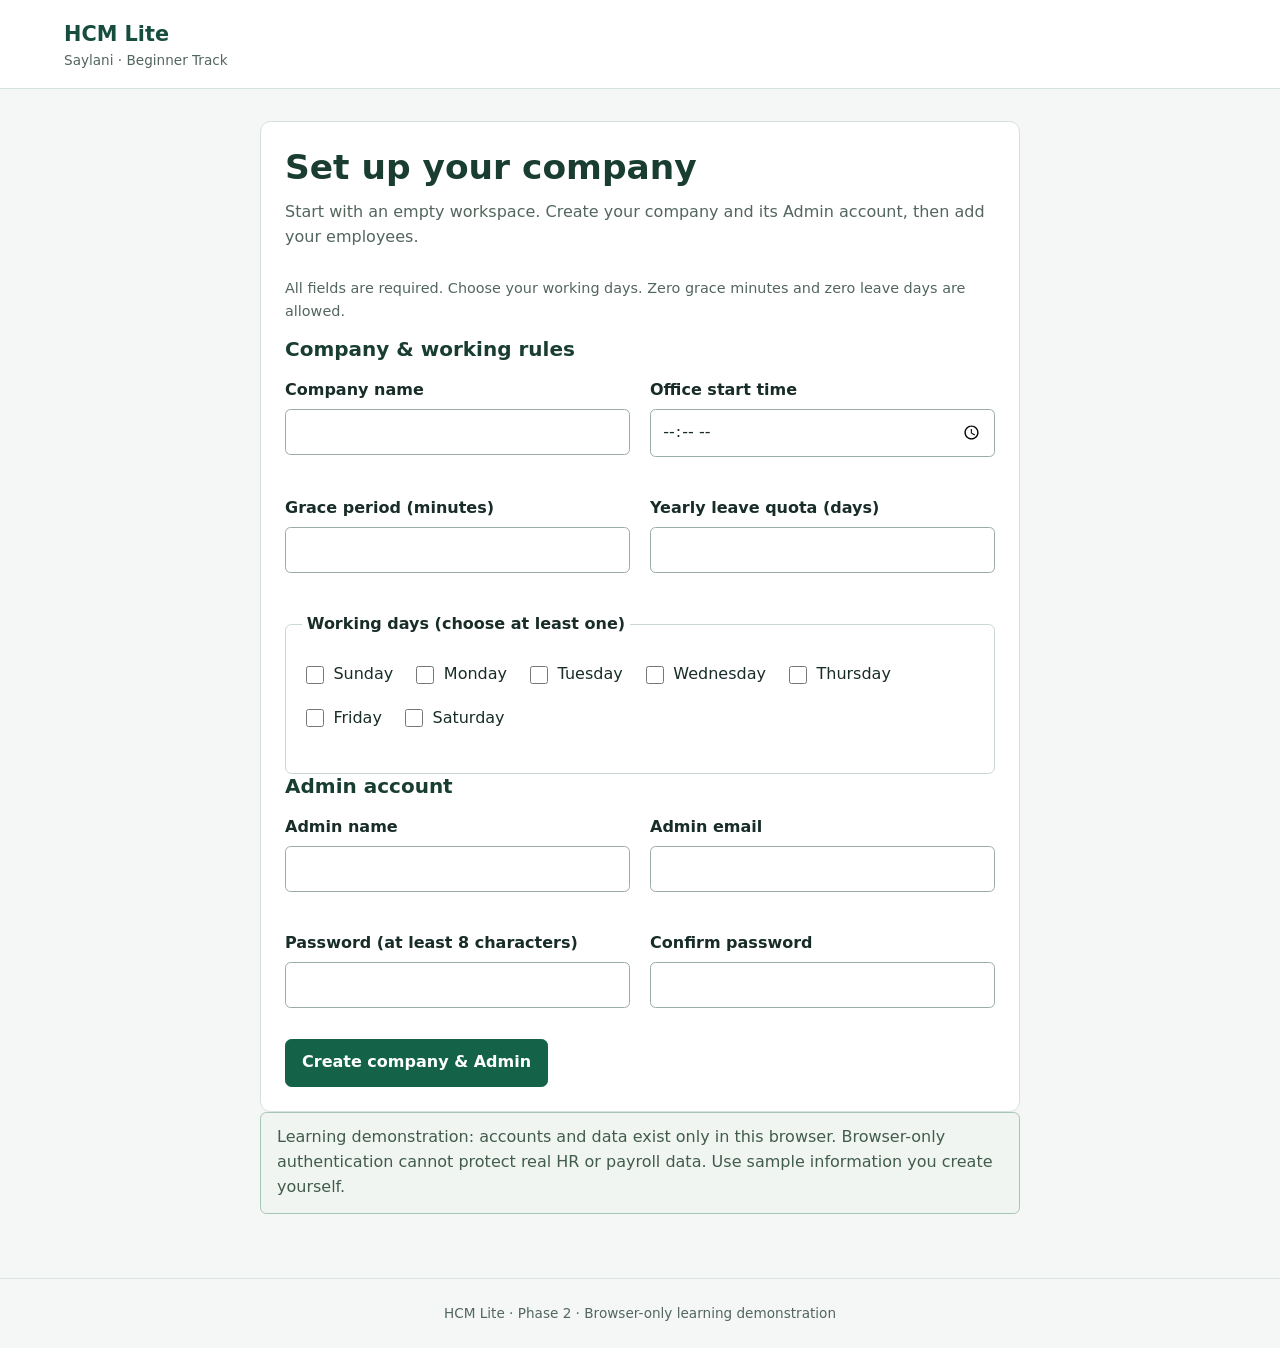
==== index.html @ f8ab4b2b "Phase 1-2 completed" ====
<!doctype html>
<html lang="en">
<head>
  <meta charset="utf-8"><meta name="viewport" content="width=device-width, initial-scale=1">
  <title>Welcome · HCM Lite</title><link rel="stylesheet" href="css/style.css">
  <script defer src="js/storage.js"></script><script defer src="js/attendance.js"></script><script defer src="js/hcm.js"></script><script defer src="js/ui.js"></script><script defer src="js/pages.js"></script>
</head>
<body data-page="index">
  <a class="skip" href="#main">Skip to content</a><header id="header"></header>
  <main id="main"><div id="fatal" class="notice error" role="alert" hidden></div><div id="content"></div></main>
  <noscript><p class="notice error">JavaScript is required for this browser-only learning app.</p></noscript>
  <footer>HCM Lite · Phase 2 · Browser-only learning demonstration</footer>
</body>
</html>
---- css/style.css ----
:root { color-scheme: light; font-family: system-ui, -apple-system, "Segoe UI", sans-serif; color: #182c28; background: #f4f7f5; line-height: 1.55; }
* { box-sizing: border-box; }
body { margin: 0; }
a { color: #125e48; text-underline-offset: .2em; }
a:hover { color: #0a4232; }
button, input, select { font: inherit; }
button, .button { display: inline-block; border: 1px solid #146349; border-radius: .4rem; background: #146349; color: white; padding: .65rem 1rem; cursor: pointer; text-align: center; text-decoration: none; font-weight: 600; }
button:hover, .button:hover { background: #0b4834; color: white; }
button.secondary, .button.secondary { background: white; color: #174d3e; border-color: #a1b6ae; }
button.danger { color: #962b28; background: #fff; border-color: #bf7671; }
button:disabled { opacity: .65; cursor: wait; }
:focus-visible { outline: 3px solid #c57615; outline-offset: 3px; }
[hidden] { display: none !important; }
header { background: #fff; border-bottom: 1px solid #d5e1db; }
.header-inner { max-width: 1200px; margin: auto; padding: 1.1rem 1.5rem; display: flex; align-items: center; justify-content: space-between; gap: 1.2rem; flex-wrap: wrap; }
.brand { font-size: 1.3rem; font-weight: 750; text-decoration: none; color: #174d3e; }
.company-label { font-size: .85rem; color: #52665d; overflow-wrap: anywhere; }
nav { display: flex; align-items: center; flex-wrap: wrap; gap: .35rem; }
nav a { padding: .5rem .7rem; border-radius: .35rem; text-decoration: none; }
nav a[aria-current="page"] { background: #e9f2ec; color: #104e3a; font-weight: 700; }
.account-bar { max-width: 1200px; margin: auto; padding: .6rem 1.5rem; display: flex; gap: .8rem; align-items: center; justify-content: flex-end; flex-wrap: wrap; border-top: 1px solid #edf1ee; font-size: .9rem; }
.account-bar button { padding: .35rem .7rem; font-size: .85rem; }
.account-name { overflow-wrap: anywhere; margin-right: auto; }
main { max-width: 1200px; margin: 0 auto; padding: 2rem 1.5rem 3rem; min-height: 70vh; }
h1, h2, h3 { line-height: 1.25; color: #193e31; }
h1 { font-size: clamp(1.6rem, 4vw, 2.15rem); margin: 0 0 .65rem; }
h2 { font-size: 1.25rem; margin: 0 0 1rem; }
h3 { font-size: 1.1rem; }
p { margin-top: 0; }
.intro { color: #52665d; max-width: 75ch; margin-bottom: 1.75rem; }
.card { background: #fff; border: 1px solid #d5e1db; border-radius: .65rem; padding: 1.5rem; margin-bottom: 1.5rem; min-width: 0; }
.auth-card { max-width: 760px; margin: 0 auto; }
.login-card { max-width: 500px; }
.grid { display: grid; grid-template-columns: repeat(2, minmax(0, 1fr)); gap: 1rem 1.25rem; }
.full { grid-column: 1 / -1; }
.field { min-width: 0; }
label, legend { display: block; font-weight: 600; margin-bottom: .4rem; }
input:not([type="checkbox"]), select { width: 100%; padding: .6rem .7rem; min-height: 44px; border: 1px solid #9aada3; border-radius: .35rem; color: #182c28; background: white; }
input[aria-invalid="true"], select[aria-invalid="true"] { border-color: #a12525; }
fieldset { border: 1px solid #cbd8d0; border-radius: .4rem; margin: 0; padding: 1rem; }
legend { padding: 0 .3rem; }
.days { display: flex; flex-wrap: wrap; gap: .7rem 1.2rem; }
.days label { display: flex; align-items: center; gap: .4rem; font-weight: 400; margin: 0; min-height: 32px; }
input[type="checkbox"] { width: 18px; height: 18px; accent-color: #146349; }
.field-error { display: block; color: #9a2825; font-size: .88rem; min-height: 1.4em; margin-top: .2rem; }
.help, .muted { color: #52665d; font-size: .9rem; }
.actions { display: flex; align-items: center; flex-wrap: wrap; gap: .75rem; margin-top: .5rem; }
.notice { padding: .8rem 1rem; border: 1px solid #a7c5b5; border-radius: .4rem; margin-bottom: 1rem; overflow-wrap: anywhere; }
.notice.error { background: #fff2f0; color: #852722; border-color: #dca59b; }
.notice.success { background: #edf7ef; color: #205a36; }
.notice.info { background: #f1f5f2; color: #415c4c; }
.empty { padding: 1.5rem; border: 1px dashed #b3c6ba; border-radius: .5rem; background: #fafcfb; }
.empty p:last-child { margin-bottom: 0; }
.toolbar { display: grid; grid-template-columns: 2fr 1fr; gap: 1rem; align-items: end; margin-bottom: 1rem; }
.table-wrap { overflow-x: auto; }
.table-wrap table { min-width: 740px; }
table { width: 100%; border-collapse: collapse; font-size: .95rem; }
th, td { text-align: left; padding: .85rem .7rem; border-bottom: 1px solid #e0e7e2; vertical-align: top; }
th { background: #f4f7f5; color: #425b4c; }
td { overflow-wrap: anywhere; max-width: 240px; }
td .actions { margin: 0; flex-wrap: nowrap; }
td button { padding: .35rem .65rem; font-size: .88rem; }
.section-head { display: flex; align-items: baseline; justify-content: space-between; gap: 1rem; flex-wrap: wrap; }
.tag { padding: .2rem .55rem; background: #edf2ee; border-radius: .3rem; color: #52665d; font-size: .8rem; white-space: nowrap; }
dl { display: grid; grid-template-columns: minmax(100px, 1fr) 2fr; gap: .5rem 1rem; }
dt { font-weight: 600; }
dd { margin: 0; overflow-wrap: anywhere; }
details > summary { cursor: pointer; font-weight: 650; color: #174d3e; padding: .2rem 0; }
details[open] > summary { margin-bottom: 1rem; }
footer { text-align: center; padding: 1.5rem; color: #52665d; font-size: .85rem; border-top: 1px solid #dce5de; }
.skip { position: absolute; top: -80px; left: 1rem; background: white; padding: .5rem; z-index: 10; }
.skip:focus { top: .5rem; }
@media (max-width: 680px) {
  .header-inner, .account-bar { padding: .8rem 1rem; }
  .header-inner { align-items: flex-start; flex-direction: column; gap: .65rem; }
  nav { gap: .2rem; }
  nav a { padding: .4rem .5rem; font-size: .9rem; }
  main { padding: 1.5rem 1rem 2rem; }
  .card { padding: 1rem; }
  .grid, .toolbar { grid-template-columns: 1fr; }
  h1 { font-size: 1.65rem; }
  td .actions { flex-wrap: wrap; }
  dl { grid-template-columns: 1fr; gap: .2rem; }
  dd { margin-bottom: .65rem; }
}
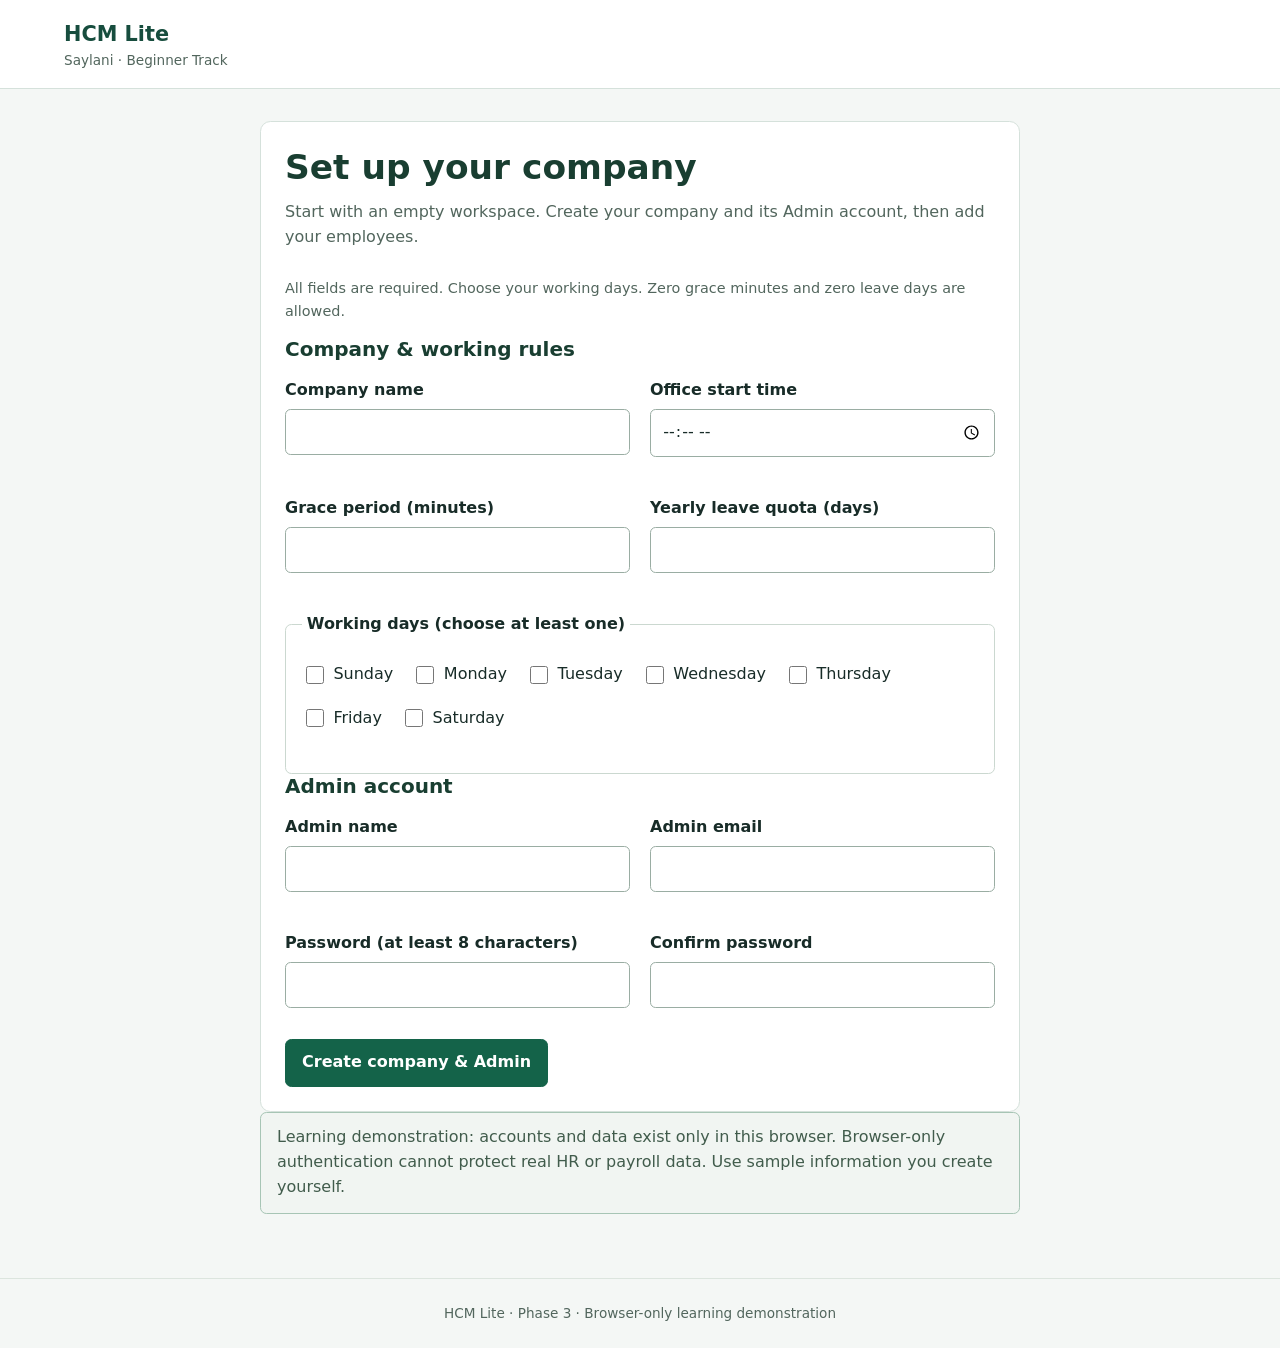
==== commit 701dca33: "Phase 3 completed" ====
--- a/index.html
+++ b/index.html
@@ -3,12 +3,12 @@
 <head>
   <meta charset="utf-8"><meta name="viewport" content="width=device-width, initial-scale=1">
   <title>Welcome · HCM Lite</title><link rel="stylesheet" href="css/style.css">
-  <script defer src="js/storage.js"></script><script defer src="js/attendance.js"></script><script defer src="js/hcm.js"></script><script defer src="js/ui.js"></script><script defer src="js/pages.js"></script>
+  <script defer src="js/storage.js"></script><script defer src="js/attendance.js"></script><script defer src="js/leaves.js"></script><script defer src="js/hcm.js"></script><script defer src="js/ui.js"></script><script defer src="js/pages.js"></script>
 </head>
 <body data-page="index">
   <a class="skip" href="#main">Skip to content</a><header id="header"></header>
   <main id="main"><div id="fatal" class="notice error" role="alert" hidden></div><div id="content"></div></main>
   <noscript><p class="notice error">JavaScript is required for this browser-only learning app.</p></noscript>
-  <footer>HCM Lite · Phase 2 · Browser-only learning demonstration</footer>
+  <footer>HCM Lite · Phase 3 · Browser-only learning demonstration</footer>
 </body>
 </html>
--- a/css/style.css
+++ b/css/style.css
@@ -60,6 +60,8 @@
 td { overflow-wrap: anywhere; max-width: 240px; }
 td .actions { margin: 0; flex-wrap: nowrap; }
 td button { padding: .35rem .65rem; font-size: .88rem; }
+#leave-history table { min-width: 1000px; }
+.leave-actions { min-width: 100px; white-space: nowrap; }
 .section-head { display: flex; align-items: baseline; justify-content: space-between; gap: 1rem; flex-wrap: wrap; }
 .tag { padding: .2rem .55rem; background: #edf2ee; border-radius: .3rem; color: #52665d; font-size: .8rem; white-space: nowrap; }
 dl { display: grid; grid-template-columns: minmax(100px, 1fr) 2fr; gap: .5rem 1rem; }
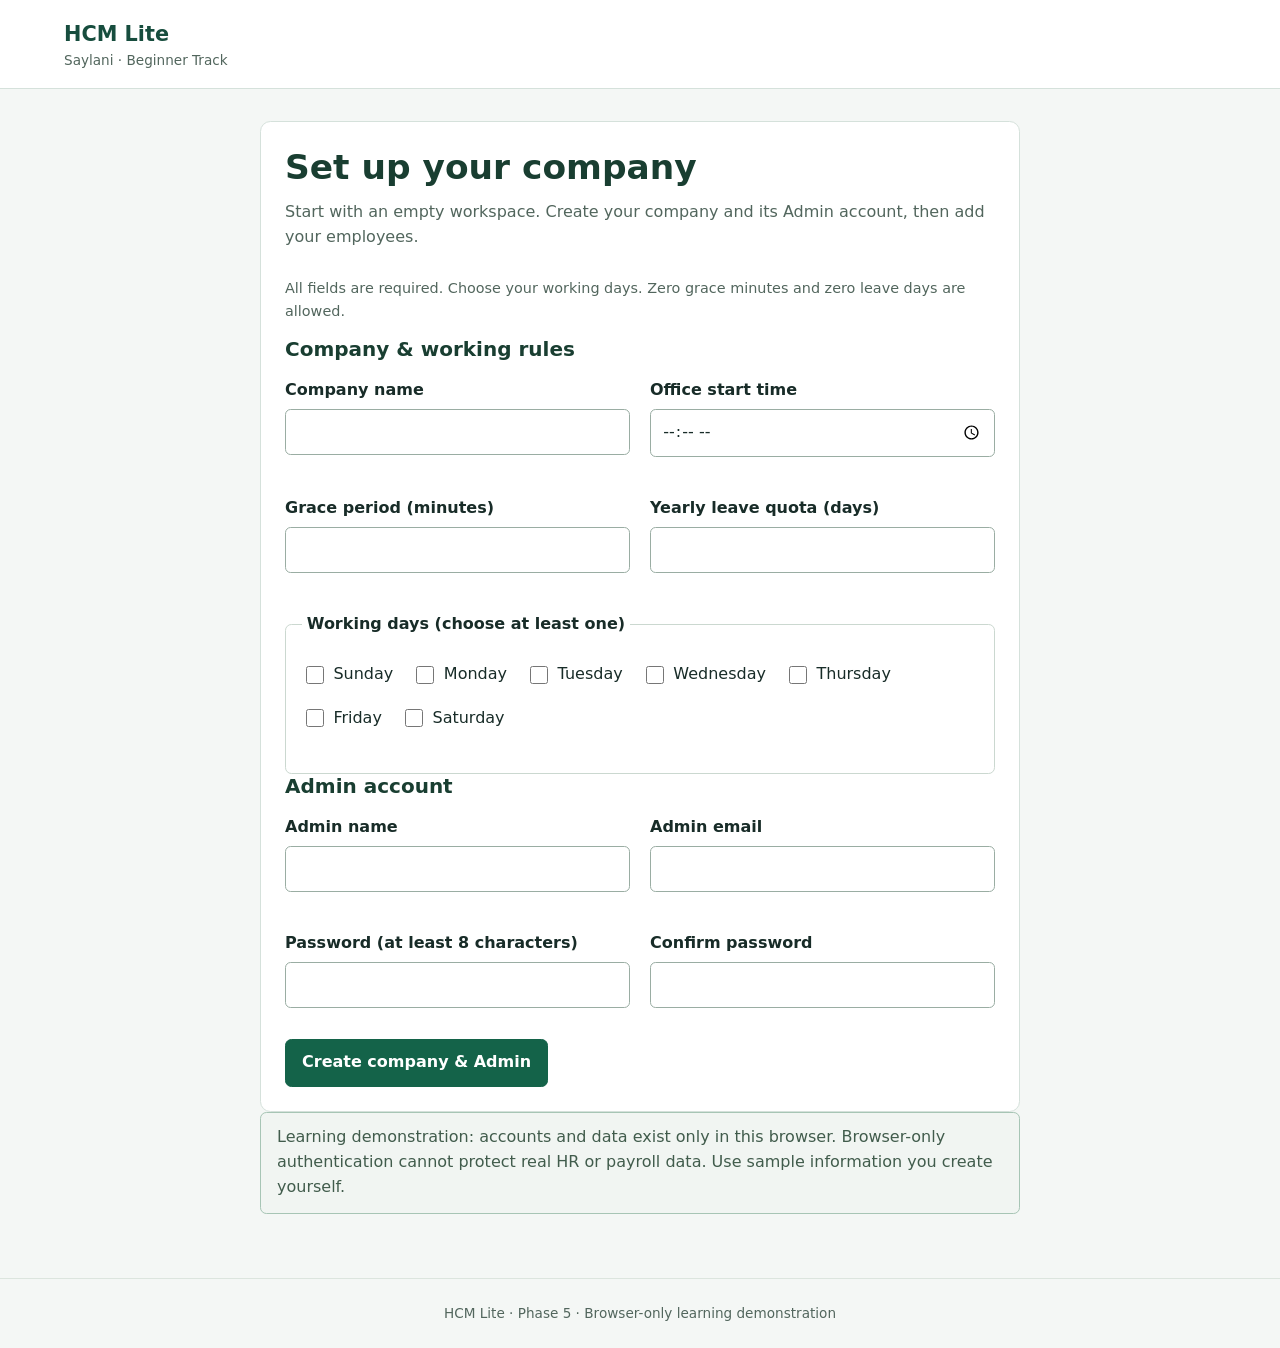
==== commit e56834ed: "Phase 4-5 completed" ====
--- a/index.html
+++ b/index.html
@@ -3,12 +3,12 @@
 <head>
   <meta charset="utf-8"><meta name="viewport" content="width=device-width, initial-scale=1">
   <title>Welcome · HCM Lite</title><link rel="stylesheet" href="css/style.css">
-  <script defer src="js/storage.js"></script><script defer src="js/attendance.js"></script><script defer src="js/leaves.js"></script><script defer src="js/hcm.js"></script><script defer src="js/ui.js"></script><script defer src="js/pages.js"></script>
+  <script defer src="js/storage.js"></script><script defer src="js/attendance.js"></script><script defer src="js/leaves.js"></script><script defer src="js/payroll.js"></script><script defer src="js/announcements.js"></script><script defer src="js/helper.js"></script><script defer src="js/hcm.js"></script><script defer src="js/ui.js"></script><script defer src="js/pages.js"></script>
 </head>
 <body data-page="index">
   <a class="skip" href="#main">Skip to content</a><header id="header"></header>
   <main id="main"><div id="fatal" class="notice error" role="alert" hidden></div><div id="content"></div></main>
   <noscript><p class="notice error">JavaScript is required for this browser-only learning app.</p></noscript>
-  <footer>HCM Lite · Phase 3 · Browser-only learning demonstration</footer>
+  <footer>HCM Lite · Phase 5 · Browser-only learning demonstration</footer>
 </body>
 </html>
--- a/css/style.css
+++ b/css/style.css
@@ -3,7 +3,7 @@
 body { margin: 0; }
 a { color: #125e48; text-underline-offset: .2em; }
 a:hover { color: #0a4232; }
-button, input, select { font: inherit; }
+button, input, select, textarea { font: inherit; }
 button, .button { display: inline-block; border: 1px solid #146349; border-radius: .4rem; background: #146349; color: white; padding: .65rem 1rem; cursor: pointer; text-align: center; text-decoration: none; font-weight: 600; }
 button:hover, .button:hover { background: #0b4834; color: white; }
 button.secondary, .button.secondary { background: white; color: #174d3e; border-color: #a1b6ae; }
@@ -35,8 +35,14 @@
 .full { grid-column: 1 / -1; }
 .field { min-width: 0; }
 label, legend { display: block; font-weight: 600; margin-bottom: .4rem; }
-input:not([type="checkbox"]), select { width: 100%; padding: .6rem .7rem; min-height: 44px; border: 1px solid #9aada3; border-radius: .35rem; color: #182c28; background: white; }
-input[aria-invalid="true"], select[aria-invalid="true"] { border-color: #a12525; }
+input:not([type="checkbox"]), select, textarea { width: 100%; padding: .6rem .7rem; min-height: 44px; border: 1px solid #9aada3; border-radius: .35rem; color: #182c28; background: white; }
+input[aria-invalid="true"], select[aria-invalid="true"], textarea[aria-invalid="true"] { border-color: #a12525; }
+textarea { resize: vertical; }
+.announcement, .helper-entry { border-top: 1px solid #d5e1db; margin-top: 1rem; padding-top: 1rem; overflow-wrap: anywhere; }
+.announcement-body, .helper-entry p { white-space: pre-wrap; }
+#helper-history { max-height: 26rem; overflow-y: auto; margin-top: 1rem; }
+#helper-suggestions { margin-bottom: 1rem; }
+#helper-suggestions button { white-space: normal; overflow-wrap: anywhere; max-width: 100%; }
 fieldset { border: 1px solid #cbd8d0; border-radius: .4rem; margin: 0; padding: 1rem; }
 legend { padding: 0 .3rem; }
 .days { display: flex; flex-wrap: wrap; gap: .7rem 1.2rem; }
@@ -72,6 +78,30 @@
 footer { text-align: center; padding: 1.5rem; color: #52665d; font-size: .85rem; border-top: 1px solid #dce5de; }
 .skip { position: absolute; top: -80px; left: 1rem; background: white; padding: .5rem; z-index: 10; }
 .skip:focus { top: .5rem; }
+.payslip { max-width: 850px; overflow-wrap: anywhere; }
+.payroll-breakdown { table-layout: fixed; margin: 1rem 0; }
+.payroll-breakdown th { font-weight: 500; }
+.payroll-breakdown thead th:first-child { width: 64%; }
+.payroll-breakdown td { text-align: right; font-variant-numeric: tabular-nums; max-width: none; }
+.payroll-breakdown tr:last-child { font-weight: 750; }
+@page { size: A4 portrait; margin: 14mm; }
+@media print {
+  :root { background: white; }
+  body[data-page="payslip"] { background: white; color: black; font-size: 10pt; line-height: 1.35; }
+  body[data-page="payslip"] > :not(main), body[data-page="payslip"] #content > :not(.payslip), body[data-page="payslip"] #fatal { display: none !important; }
+  body[data-page="payslip"] main { padding: 0; margin: 0; max-width: none; min-height: 0; }
+  .payslip { max-width: none; padding: 0; border: 0; margin: 0; box-shadow: none; }
+  .payslip h2, .payslip h3 { color: black; margin-bottom: 8pt; break-after: avoid; }
+  .payslip dl { display: grid; grid-template-columns: 110pt minmax(0, 1fr); gap: 3pt 10pt; }
+  .payslip dd { margin: 0; }
+  .payslip .notice { background: white; color: black; padding: 6pt; margin-bottom: 7pt; }
+  .payslip .help { color: black; font-size: 8.5pt; }
+  .payroll-breakdown { font-size: 10pt; }
+  .payroll-breakdown th, .payroll-breakdown td { padding: 5pt; color: black; }
+  .payroll-breakdown thead { display: table-header-group; }
+  .payroll-breakdown tr, .payslip .notice, .payslip dl { break-inside: avoid; }
+  .payroll-breakdown caption { break-after: avoid; }
+}
 @media (max-width: 680px) {
   .header-inner, .account-bar { padding: .8rem 1rem; }
   .header-inner { align-items: flex-start; flex-direction: column; gap: .65rem; }
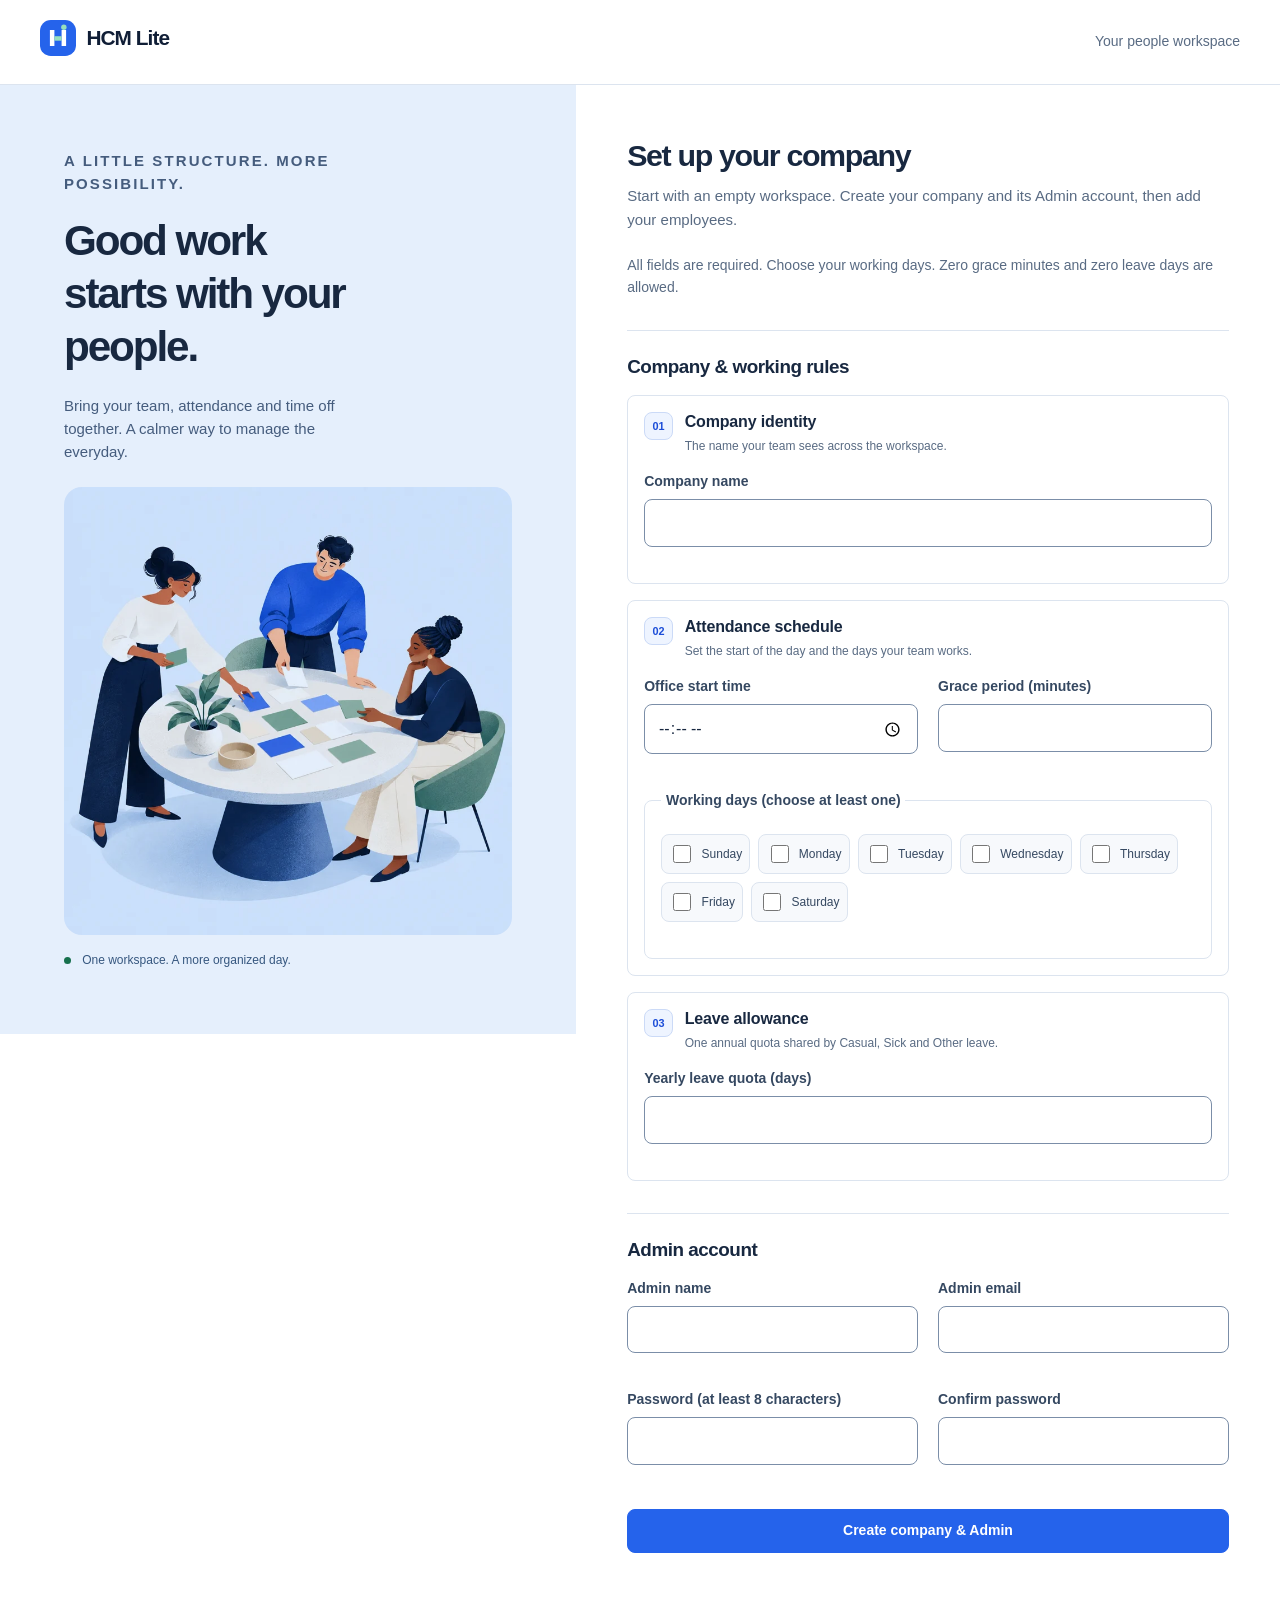
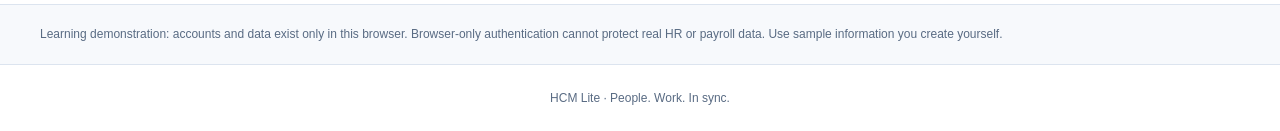
==== commit 6924739f: "Phase 6 completed" ====
--- a/index.html
+++ b/index.html
@@ -2,13 +2,13 @@
 <html lang="en">
 <head>
   <meta charset="utf-8"><meta name="viewport" content="width=device-width, initial-scale=1">
-  <title>Welcome · HCM Lite</title><link rel="stylesheet" href="css/style.css">
+  <link rel="icon" type="image/svg+xml" href="assets/favicon.svg"><meta name="theme-color" content="#101e36"><title>Welcome · HCM Lite</title><link rel="stylesheet" href="css/style.css">
   <script defer src="js/storage.js"></script><script defer src="js/attendance.js"></script><script defer src="js/leaves.js"></script><script defer src="js/payroll.js"></script><script defer src="js/announcements.js"></script><script defer src="js/helper.js"></script><script defer src="js/hcm.js"></script><script defer src="js/ui.js"></script><script defer src="js/pages.js"></script>
 </head>
 <body data-page="index">
   <a class="skip" href="#main">Skip to content</a><header id="header"></header>
   <main id="main"><div id="fatal" class="notice error" role="alert" hidden></div><div id="content"></div></main>
   <noscript><p class="notice error">JavaScript is required for this browser-only learning app.</p></noscript>
-  <footer>HCM Lite · Phase 5 · Browser-only learning demonstration</footer>
+  <footer>HCM Lite · People. Work. In sync.</footer>
 </body>
 </html>
--- a/css/style.css
+++ b/css/style.css
@@ -1,117 +1,307 @@
-:root { color-scheme: light; font-family: system-ui, -apple-system, "Segoe UI", sans-serif; color: #182c28; background: #f4f7f5; line-height: 1.55; }
+/* HCM Lite / In sync. Local system fonts; no UI dependency. */
+:root {
+  color-scheme: light;
+  --navy: #101e36; --navy-soft: #1c2e4c; --blue: #2563eb; --blue-hover: #1d4ed8;
+  --green: #16704d; --ink: #182840; --muted: #596b83; --canvas: #f2f5fa;
+  --surface: #fff; --subtle: #f7f9fc; --line: #dce4ef; --input-line: #7b8ea8;
+  --blue-tint: #eef4ff; --green-tint: #eaf7f0; --amber: #85520d; --amber-tint: #fff6e4;
+  --red: #aa303a; --red-tint: #fff0f1; --focus: #2563eb;
+  --font: "Segoe UI", -apple-system, BlinkMacSystemFont, "Helvetica Neue", Arial, sans-serif;
+  --text-xs: .75rem; --text-sm: .875rem; --text-md: .9375rem; --text-lg: 1.125rem;
+  --space-1: .25rem; --space-2: .5rem; --space-3: .75rem; --space-4: 1rem;
+  --space-5: 1.25rem; --space-6: 1.5rem; --space-8: 2rem; --space-10: 2.5rem;
+  --radius-sm: 8px; --radius-md: 12px; --radius-lg: 18px; --radius-pill: 999px;
+  --shadow-sm: 0 2px 4px #101e3604, 0 7px 24px #101e3604; --shadow-lg: 0 16px 50px #101e360b;
+  --sidebar: 232px; --layer-nav: 20; --layer-skip: 40;
+  --fast: 150ms; --normal: 240ms; --ease: cubic-bezier(.2,.7,.2,1);
+  /* Native animation timings in milliseconds, read by ui.js. */
+  --motion-enter: 340; --motion-artwork: 700; --motion-feedback: 160; --motion-stagger: 35; --motion-stagger-cap: 105;
+  font-family: var(--font); font-size: 16px; line-height: 1.55; color: var(--ink); background: var(--canvas);
+}
 * { box-sizing: border-box; }
 body { margin: 0; }
-a { color: #125e48; text-underline-offset: .2em; }
-a:hover { color: #0a4232; }
+a { color: var(--blue-hover); text-underline-offset: .22em; }
+a:hover { color: var(--blue); }
 button, input, select, textarea { font: inherit; }
-button, .button { display: inline-block; border: 1px solid #146349; border-radius: .4rem; background: #146349; color: white; padding: .65rem 1rem; cursor: pointer; text-align: center; text-decoration: none; font-weight: 600; }
-button:hover, .button:hover { background: #0b4834; color: white; }
-button.secondary, .button.secondary { background: white; color: #174d3e; border-color: #a1b6ae; }
-button.danger { color: #962b28; background: #fff; border-color: #bf7671; }
-button:disabled { opacity: .65; cursor: wait; }
-:focus-visible { outline: 3px solid #c57615; outline-offset: 3px; }
+button, .button { display: inline-flex; align-items: center; justify-content: center; gap: var(--space-2); min-height: 44px; border: 1px solid var(--blue); border-radius: var(--radius-sm); background: var(--blue); color: white; padding: .65rem 1.05rem; cursor: pointer; text-decoration: none; font-size: var(--text-sm); font-weight: 650; line-height: 1.4; transition: background var(--fast), box-shadow var(--fast), transform var(--fast); }
+button:hover, .button:hover { background: var(--blue-hover); border-color: var(--blue-hover); color: white; box-shadow: 0 3px 9px #2563eb20; }
+button:active, .button:active { transform: translateY(1px); }
+button.secondary, .button.secondary { background: var(--surface); color: var(--ink); border-color: var(--line); box-shadow: var(--shadow-sm); }
+button.secondary:hover, .button.secondary:hover { background: var(--blue-tint); border-color: #a6bdec; }
+button.danger { color: var(--red); background: white; border-color: #e6bcc0; }
+button.danger:hover { background: var(--red-tint); }
+button:disabled { opacity: .5; cursor: not-allowed; box-shadow: none; transform: none; }
+:focus-visible { outline: 3px solid var(--focus); outline-offset: 3px; }
 [hidden] { display: none !important; }
-header { background: #fff; border-bottom: 1px solid #d5e1db; }
-.header-inner { max-width: 1200px; margin: auto; padding: 1.1rem 1.5rem; display: flex; align-items: center; justify-content: space-between; gap: 1.2rem; flex-wrap: wrap; }
-.brand { font-size: 1.3rem; font-weight: 750; text-decoration: none; color: #174d3e; }
-.company-label { font-size: .85rem; color: #52665d; overflow-wrap: anywhere; }
-nav { display: flex; align-items: center; flex-wrap: wrap; gap: .35rem; }
-nav a { padding: .5rem .7rem; border-radius: .35rem; text-decoration: none; }
-nav a[aria-current="page"] { background: #e9f2ec; color: #104e3a; font-weight: 700; }
-.account-bar { max-width: 1200px; margin: auto; padding: .6rem 1.5rem; display: flex; gap: .8rem; align-items: center; justify-content: flex-end; flex-wrap: wrap; border-top: 1px solid #edf1ee; font-size: .9rem; }
-.account-bar button { padding: .35rem .7rem; font-size: .85rem; }
-.account-name { overflow-wrap: anywhere; margin-right: auto; }
-main { max-width: 1200px; margin: 0 auto; padding: 2rem 1.5rem 3rem; min-height: 70vh; }
-h1, h2, h3 { line-height: 1.25; color: #193e31; }
-h1 { font-size: clamp(1.6rem, 4vw, 2.15rem); margin: 0 0 .65rem; }
-h2 { font-size: 1.25rem; margin: 0 0 1rem; }
-h3 { font-size: 1.1rem; }
+.icon { width: 20px; height: 20px; flex: 0 0 auto; fill: none; stroke: currentColor; stroke-width: 1.7; stroke-linecap: round; stroke-linejoin: round; }
+#header { color: white; background: var(--navy); }
+.header-inner { padding: var(--space-8) var(--space-5); }
+.brand { display: inline-flex; align-items: center; gap: .65rem; color: white; font-size: 1.3rem; letter-spacing: -.045em; font-weight: 750; text-decoration: none; }
+.brand:hover { color: white; }
+.brand img { flex: none; }
+.company-label { margin-top: 1rem; font-size: var(--text-sm); color: #bdcbe0; overflow-wrap: anywhere; }
+.nav-label { margin: 2.5rem .75rem .75rem; color: #a2b5d1; font-size: .65rem; letter-spacing: .13em; font-weight: 700; }
+nav { display: grid; gap: .4rem; }
+nav a { display: flex; align-items: center; gap: .8rem; padding: .8rem .9rem; border-radius: var(--radius-sm); text-decoration: none; color: #c8d5e8; font-size: var(--text-sm); transition: background var(--fast), color var(--fast), transform var(--fast); }
+nav a:hover { background: var(--navy-soft); color: white; transform: translateX(2px); }
+nav a[aria-current="page"] { background: var(--blue); color: white; font-weight: 650; box-shadow: 0 4px 12px #0002; }
+.authenticated #header { position: fixed; inset: 0 auto 0 0; width: var(--sidebar); display: flex; flex-direction: column; overflow-y: auto; z-index: var(--layer-nav); }
+.account-bar { margin-top: auto; padding: var(--space-5); border-top: 1px solid #ffffff18; display: grid; gap: .6rem; }
+.account-name { font-size: var(--text-sm); overflow-wrap: anywhere; padding-bottom: .5rem; color: #d8e2f1; }
+.account-bar button.secondary { width: 100%; min-height: 38px; font-size: var(--text-xs); background: #ffffff07; color: #e1e9f6; border-color: #ffffff26; box-shadow: none; }
+.account-bar button:hover { background: #ffffff15; }
+.menu-toggle { display: none; }
+main { max-width: 1550px; margin: 0 auto; padding: var(--space-8) var(--space-10) 3rem; min-height: 80vh; }
+.authenticated main { margin-left: var(--sidebar); }
+.workspace-line { display: flex; justify-content: space-between; gap: 1rem; color: var(--muted); font-size: var(--text-xs); padding-bottom: var(--space-5); margin-bottom: var(--space-8); border-bottom: 1px solid var(--line); }
+.workspace-line span:first-child { color: var(--ink); font-weight: 600; }
+.page-heading { margin-bottom: var(--space-8); overflow-wrap: anywhere; }
+.eyebrow { color: var(--blue-hover); font-size: .68rem; font-weight: 750; text-transform: uppercase; letter-spacing: .14em; margin-bottom: var(--space-2); }
+h1, h2, h3 { line-height: 1.25; color: var(--ink); }
+h1 { font-size: clamp(1.7rem, 2.5vw, 2.25rem); letter-spacing: -.045em; margin: 0 0 .65rem; font-weight: 750; }
+h2 { font-size: 1.18rem; letter-spacing: -.025em; margin: 0 0 1rem; font-weight: 700; }
+h3 { font-size: 1rem; letter-spacing: -.01em; margin: 1.5rem 0 1rem; }
 p { margin-top: 0; }
-.intro { color: #52665d; max-width: 75ch; margin-bottom: 1.75rem; }
-.card { background: #fff; border: 1px solid #d5e1db; border-radius: .65rem; padding: 1.5rem; margin-bottom: 1.5rem; min-width: 0; }
-.auth-card { max-width: 760px; margin: 0 auto; }
-.login-card { max-width: 500px; }
-.grid { display: grid; grid-template-columns: repeat(2, minmax(0, 1fr)); gap: 1rem 1.25rem; }
+.intro { font-size: var(--text-md); color: var(--muted); max-width: 80ch; margin: 0; }
+.card { background: var(--surface); border: 1px solid var(--line); border-radius: var(--radius-md); padding: var(--space-6); margin-bottom: var(--space-6); min-width: 0; box-shadow: var(--shadow-sm); }
+.card > h2 { display: flex; align-items: center; gap: .65rem; }
+.section-icon { display: inline-flex; background: var(--blue-tint); color: var(--blue); padding: .5rem; border-radius: var(--radius-sm); }
+.grid { display: grid; grid-template-columns: repeat(2, minmax(0, 1fr)); gap: var(--space-4) var(--space-5); }
 .full { grid-column: 1 / -1; }
 .field { min-width: 0; }
-label, legend { display: block; font-weight: 600; margin-bottom: .4rem; }
-input:not([type="checkbox"]), select, textarea { width: 100%; padding: .6rem .7rem; min-height: 44px; border: 1px solid #9aada3; border-radius: .35rem; color: #182c28; background: white; }
-input[aria-invalid="true"], select[aria-invalid="true"], textarea[aria-invalid="true"] { border-color: #a12525; }
+label, legend { display: block; font-size: var(--text-sm); font-weight: 600; margin-bottom: .4rem; color: #354861; }
+input:not([type="checkbox"]), select, textarea { width: 100%; padding: .65rem .8rem; min-height: 44px; border: 1px solid var(--input-line); border-radius: var(--radius-sm); color: var(--ink); background: white; transition: border-color var(--fast), box-shadow var(--fast); }
+input::placeholder, textarea::placeholder { color: #5e7189; }
+input:focus, select:focus, textarea:focus { border-color: var(--blue); }
+input[aria-invalid="true"], select[aria-invalid="true"], textarea[aria-invalid="true"] { border-color: var(--red); background: #fffbfb; }
 textarea { resize: vertical; }
-.announcement, .helper-entry { border-top: 1px solid #d5e1db; margin-top: 1rem; padding-top: 1rem; overflow-wrap: anywhere; }
-.announcement-body, .helper-entry p { white-space: pre-wrap; }
-#helper-history { max-height: 26rem; overflow-y: auto; margin-top: 1rem; }
-#helper-suggestions { margin-bottom: 1rem; }
-#helper-suggestions button { white-space: normal; overflow-wrap: anywhere; max-width: 100%; }
-fieldset { border: 1px solid #cbd8d0; border-radius: .4rem; margin: 0; padding: 1rem; }
+fieldset { border: 1px solid var(--line); border-radius: var(--radius-sm); margin: 0; padding: var(--space-4); min-width: 0; }
 legend { padding: 0 .3rem; }
-.days { display: flex; flex-wrap: wrap; gap: .7rem 1.2rem; }
-.days label { display: flex; align-items: center; gap: .4rem; font-weight: 400; margin: 0; min-height: 32px; }
-input[type="checkbox"] { width: 18px; height: 18px; accent-color: #146349; }
-.field-error { display: block; color: #9a2825; font-size: .88rem; min-height: 1.4em; margin-top: .2rem; }
-.help, .muted { color: #52665d; font-size: .9rem; }
-.actions { display: flex; align-items: center; flex-wrap: wrap; gap: .75rem; margin-top: .5rem; }
-.notice { padding: .8rem 1rem; border: 1px solid #a7c5b5; border-radius: .4rem; margin-bottom: 1rem; overflow-wrap: anywhere; }
-.notice.error { background: #fff2f0; color: #852722; border-color: #dca59b; }
-.notice.success { background: #edf7ef; color: #205a36; }
-.notice.info { background: #f1f5f2; color: #415c4c; }
-.empty { padding: 1.5rem; border: 1px dashed #b3c6ba; border-radius: .5rem; background: #fafcfb; }
+.days { display: flex; flex-wrap: wrap; gap: .5rem; }
+.days label { display: flex; align-items: center; gap: .45rem; font-weight: 500; margin: 0; min-height: 40px; padding: .4rem .65rem; border: 1px solid var(--line); border-radius: var(--radius-sm); background: var(--subtle); cursor: pointer; }
+.days label:has(:checked) { color: var(--blue-hover); background: var(--blue-tint); border-color: #a5bdf0; }
+input[type="checkbox"] { width: 18px; height: 18px; accent-color: var(--blue); }
+.field-error { display: block; color: var(--red); font-size: var(--text-xs); min-height: 1.4em; margin-top: .2rem; }
+.help, .muted { color: var(--muted); font-size: var(--text-sm); }
+.actions { display: flex; align-items: center; flex-wrap: wrap; gap: .65rem; margin-top: .75rem; }
+.notice { padding: .9rem 1rem; border: 1px solid var(--line); border-radius: var(--radius-sm); margin-bottom: var(--space-4); overflow-wrap: anywhere; font-size: var(--text-sm); }
+.notice.error { background: var(--red-tint); color: #8e2731; border-color: #e6b3b9; border-left: 3px solid var(--red); }
+.notice.success { background: var(--green-tint); color: #135c40; border-color: #b2d9c4; border-left: 3px solid var(--green); }
+.notice.info { background: var(--blue-tint); color: #314e7a; border-color: #cfdef8; }
+.empty { padding: var(--space-6); border: 1px dashed #c2cede; border-radius: var(--radius-sm); background: var(--subtle); text-align: center; color: var(--muted); font-size: var(--text-sm); }
+.empty::before { content: ''; display: block; width: 92px; height: 80px; margin: 0 auto 1rem; background: url('../assets/empty-work.webp') center / cover no-repeat; border-radius: var(--radius-md); }
 .empty p:last-child { margin-bottom: 0; }
-.toolbar { display: grid; grid-template-columns: 2fr 1fr; gap: 1rem; align-items: end; margin-bottom: 1rem; }
-.table-wrap { overflow-x: auto; }
+.toolbar { display: grid; grid-template-columns: 2fr 1fr; gap: var(--space-4); align-items: end; margin-bottom: var(--space-4); padding: var(--space-4); border-radius: var(--radius-sm); background: var(--subtle); }
+.table-wrap { max-width: 100%; overflow: auto; max-height: 540px; border: 1px solid var(--line); border-radius: var(--radius-sm); scrollbar-color: #b7c7de var(--subtle); }
 .table-wrap table { min-width: 740px; }
-table { width: 100%; border-collapse: collapse; font-size: .95rem; }
-th, td { text-align: left; padding: .85rem .7rem; border-bottom: 1px solid #e0e7e2; vertical-align: top; }
-th { background: #f4f7f5; color: #425b4c; }
+table { width: 100%; border-collapse: collapse; font-size: var(--text-sm); }
+caption { text-align: left; padding: .7rem 1rem; color: var(--muted); font-size: var(--text-xs); background: white; }
+th, td { text-align: left; padding: .9rem 1rem; border-bottom: 1px solid var(--line); vertical-align: top; }
+th { background: var(--subtle); color: #4b5d75; font-size: var(--text-xs); font-weight: 650; }
+.table-wrap thead th { position: sticky; top: 0; z-index: 1; }
 td { overflow-wrap: anywhere; max-width: 240px; }
+.date-cell { white-space: nowrap; }
+tbody tr:last-child td { border-bottom: 0; }
+tbody tr:hover { background: #f8faff; }
+td strong { color: var(--ink); font-weight: 650; }
+td .muted { font-size: var(--text-xs); margin-top: .25rem; }
 td .actions { margin: 0; flex-wrap: nowrap; }
-td button { padding: .35rem .65rem; font-size: .88rem; }
-#leave-history table { min-width: 1000px; }
+td button { padding: .4rem .7rem; min-height: 36px; font-size: var(--text-xs); }
+#leave-history table { min-width: 1060px; }
 .leave-actions { min-width: 100px; white-space: nowrap; }
+.badge, .tag { display: inline-flex; align-items: center; padding: .25rem .6rem; border-radius: var(--radius-pill); color: #365582; background: var(--blue-tint); font-size: .72rem; font-weight: 650; white-space: nowrap; }
+.badge::before { content: ''; width: 5px; height: 5px; background: currentColor; border-radius: 50%; margin-right: .4rem; }
+.badge[data-tone="positive"] { background: var(--green-tint); color: #146244; }
+.badge[data-tone="warning"] { background: var(--amber-tint); color: var(--amber); }
+.badge[data-tone="negative"] { background: var(--red-tint); color: #9c303b; }
 .section-head { display: flex; align-items: baseline; justify-content: space-between; gap: 1rem; flex-wrap: wrap; }
-.tag { padding: .2rem .55rem; background: #edf2ee; border-radius: .3rem; color: #52665d; font-size: .8rem; white-space: nowrap; }
-dl { display: grid; grid-template-columns: minmax(100px, 1fr) 2fr; gap: .5rem 1rem; }
-dt { font-weight: 600; }
-dd { margin: 0; overflow-wrap: anywhere; }
-details > summary { cursor: pointer; font-weight: 650; color: #174d3e; padding: .2rem 0; }
+dl { display: grid; grid-template-columns: minmax(100px, 1fr) 2fr; gap: .5rem 1rem; font-size: var(--text-sm); }
+dt { color: var(--muted); font-weight: 500; }
+dd { margin: 0; overflow-wrap: anywhere; font-weight: 600; }
+details > summary { cursor: pointer; font-weight: 600; font-size: var(--text-sm); color: #3f5471; padding: .4rem 0; }
 details[open] > summary { margin-bottom: 1rem; }
-footer { text-align: center; padding: 1.5rem; color: #52665d; font-size: .85rem; border-top: 1px solid #dce5de; }
-.skip { position: absolute; top: -80px; left: 1rem; background: white; padding: .5rem; z-index: 10; }
+details p { font-size: var(--text-sm); color: var(--muted); }
+#password-panel { grid-column: 1 / -1; box-shadow: none; background: #ffffff80; }
+footer { text-align: center; padding: var(--space-6); color: var(--muted); font-size: var(--text-xs); border-top: 1px solid var(--line); }
+.authenticated footer { margin-left: var(--sidebar); }
+.skip { position: fixed; top: -100px; left: 1rem; background: white; padding: .7rem 1rem; border-radius: var(--radius-sm); z-index: var(--layer-skip); }
 .skip:focus { top: .5rem; }
-.payslip { max-width: 850px; overflow-wrap: anywhere; }
+/* Workspace pages */
+body:is([data-page="admin"], [data-page="employee"]) #content { display: grid; grid-template-columns: repeat(2, minmax(0, 1fr)); gap: var(--space-6); }
+body:is([data-page="admin"], [data-page="employee"]) #content > * { margin-bottom: 0; grid-column: 1 / -1; }
+body:is([data-page="admin"], [data-page="employee"]) #content > :is(.workspace-card, .leave-overview-card, #announcements-section, #helper-section) { grid-column: auto; }
+.dashboard-metrics { display: grid; grid-template-columns: repeat(4, minmax(0, 1fr)); gap: var(--space-4); }
+.metric-card { background: white; padding: var(--space-5); border: 1px solid var(--line); border-radius: var(--radius-md); box-shadow: var(--shadow-sm); min-width: 0; }
+.metric-label { display: flex; justify-content: space-between; gap: .4rem; color: var(--muted); font-size: var(--text-xs); font-weight: 600; }
+.metric-label .icon { color: var(--blue); width: 18px; height: 18px; }
+.metric-value { display: block; margin: .8rem 0 .3rem; font-size: clamp(1.5rem, 2.6vw, 2rem); line-height: 1.15; letter-spacing: -.05em; font-weight: 750; font-variant-numeric: tabular-nums; overflow-wrap: anywhere; }
+.metric-detail { display: block; font-size: .7rem; color: var(--muted); }
+.workspace-card { background: linear-gradient(115deg, var(--navy), #233d65); color: #d1e0f5; border-color: transparent; }
+.workspace-card h2 { color: white; }
+.workspace-card p { font-size: var(--text-sm); max-width: 50ch; }
+.workspace-card .button.secondary { background: #ffffff0c; color: white; border-color: #ffffff40; }
+.leave-overview-card { border-top: 3px solid #6aa78d; }
+#leave-overview { color: var(--muted); font-size: var(--text-sm); }
+.attendance-policy { margin: var(--space-4) 0; padding-bottom: var(--space-4); border-bottom: 1px solid var(--line); }
+#attendance-overview { background: var(--subtle); border-color: var(--line); color: var(--muted); }
+#attendance-overview p { margin: 0 0 .4rem; }
+#attendance-overview small { font-size: .73rem; }
+#attendance-current { border-left: 4px solid var(--green); background: var(--green-tint); color: #1d563e; padding: 1.15rem; font-size: var(--text-md); font-weight: 600; }
+#attendance-current + .actions { margin-bottom: var(--space-4); }
+#attendance-current + .actions button { min-width: 128px; }
+#attendance-filters .grid { grid-template-columns: repeat(3, minmax(0, 1fr)); }
+#attendance-filters .full { grid-column: auto; }
+#attendance-range-summary, #leave-count { font-size: var(--text-xs); color: var(--muted); margin-top: 1rem; }
+.profile-card { border-left: 3px solid var(--blue); }
+.profile-card dl { margin-bottom: 0; }
+.field-group { padding: var(--space-5); border: 1px solid var(--line); border-radius: var(--radius-sm); }
+.group-label { display: flex; align-items: flex-start; gap: .75rem; margin-bottom: 1.2rem; }
+.group-label h3 { margin: 0 0 .3rem; }
+.group-label p { margin: 0; }
+.step { border: 1px solid #cbdaf7; background: var(--blue-tint); color: var(--blue-hover); font-size: .68rem; font-weight: 750; border-radius: var(--radius-sm); padding: .3rem .45rem; }
+#leave-review { border: 1px solid #b3c9ef; border-top: 4px solid var(--blue); background: #f8faff; border-radius: var(--radius-md); padding: var(--space-5); margin: 1.5rem 0; }
+#leave-review h3 { margin-top: 0; overflow-wrap: anywhere; }
+#leave-balance { margin-top: 1rem; border-left: 3px solid var(--green); }
+hr { border: 0; border-top: 1px solid var(--line); margin: var(--space-6) 0; }
+.announcement { border: 1px solid var(--line); background: var(--subtle); border-radius: var(--radius-sm); padding: var(--space-4); margin-top: var(--space-4); overflow-wrap: anywhere; }
+.announcement h3 { margin: 0 0 .6rem; }
+.announcement .help { font-size: var(--text-xs); }
+.announcement-body { white-space: pre-wrap; margin-bottom: 0; font-size: var(--text-sm); }
+#announcements-refresh { min-height: 36px; font-size: var(--text-xs); }
+#helper-section { background: linear-gradient(160deg, #fff 35%, #f2f6ff); }
+#helper-suggestions { gap: .5rem; margin-bottom: 1rem; }
+#helper-suggestions button { white-space: normal; overflow-wrap: anywhere; max-width: 100%; border-radius: var(--radius-pill); min-height: 36px; font-size: var(--text-xs); text-align: left; padding: .5rem .8rem; justify-content: flex-start; }
+#helper-history { max-height: 26rem; overflow-y: auto; margin-top: 1rem; padding: 2px; }
+.helper-entry { overflow-wrap: anywhere; margin-top: .8rem; font-size: var(--text-sm); }
+.helper-entry p { white-space: pre-wrap; padding: .8rem 1rem; border-radius: var(--radius-sm); border: 1px solid var(--line); background: white; }
+.helper-entry p:first-child { background: var(--blue-tint); border-color: #d2dffc; margin-left: 1.5rem; color: #22467a; }
+/* Authentication */
+body[data-page="index"] { background: #fff; }
+body[data-page="index"] #header { background: white; color: var(--ink); border-bottom: 1px solid var(--line); }
+body[data-page="index"] .header-inner { display: flex; align-items: center; justify-content: space-between; max-width: 1440px; margin: auto; padding: 1.25rem 2.5rem; }
+body[data-page="index"] .brand { color: var(--navy); }
+body[data-page="index"] .company-label { display: none; }
+.auth-header-label { color: var(--muted); font-size: var(--text-sm); }
+body[data-page="index"] main { max-width: 1440px; padding: 0; }
+body[data-page="index"] #content { display: grid; grid-template-columns: minmax(0, .9fr) minmax(0, 1.1fr); align-items: start; }
+.auth-story { background: #e5effc; padding: clamp(2rem, 5vw, 4.5rem); position: sticky; top: 0; min-height: 730px; overflow: hidden; }
+.auth-story h2 { font-size: clamp(2rem, 3.3vw, 3.1rem); letter-spacing: -.05em; max-width: 12ch; margin: 1.25rem 0; }
+.auth-story p { max-width: 38ch; color: #455c7d; font-size: var(--text-md); }
+.auth-art { width: 100%; height: auto; aspect-ratio: 1; display: block; border-radius: var(--radius-lg); margin: 1.5rem auto 0; mix-blend-mode: multiply; }
+.story-bottom { display: flex; gap: .7rem; align-items: center; margin-top: 1rem; color: #36577f; font-size: var(--text-xs); }
+.story-bottom::before { content: ''; height: 7px; width: 7px; background: var(--green); border-radius: 50%; }
+.auth-card { padding: clamp(1.5rem, 4vw, 3.5rem); border: 0; box-shadow: none; margin: 0; border-radius: 0; width: 100%; }
+.auth-card h1 { font-size: 1.9rem; }
+.auth-card .intro { margin-bottom: 1.5rem; }
+.auth-card form > h2 { margin-top: 2rem; padding-top: 1.5rem; border-top: 1px solid var(--line); }
+.auth-card .field-group { padding: 1rem; }
+.auth-card .group-label { margin-bottom: 1rem; }
+.auth-card .group-label .help { font-size: var(--text-xs); }
+.auth-card .days label { font-size: .75rem; padding: .35rem .45rem; }
+.auth-card form > .actions { margin-top: 1.5rem; }
+.auth-card form > .actions button { width: 100%; }
+.login-card { align-self: center; max-width: 540px; margin: auto; padding-top: 4rem; padding-bottom: 4rem; }
+.login-card .grid { grid-template-columns: 1fr; gap: .75rem; }
+.login-card > .help { margin-top: 1.5rem; }
+.auth-note { grid-column: 1 / -1; margin: 0; border: 0; border-top: 1px solid var(--line); border-radius: 0; background: var(--subtle); padding: 1.25rem 2.5rem; color: var(--muted); font-size: var(--text-xs); }
+/* Financial document: amounts never animate. */
+.payroll-controls .grid { grid-template-columns: repeat(3, minmax(0, 1fr)); }
+.payroll-controls > .help { margin-top: 1.25rem; margin-bottom: 0; }
+.payslip { max-width: 920px; padding: 2.5rem; margin: 0 auto 1.5rem; border-top: 5px solid var(--navy); box-shadow: var(--shadow-lg); overflow-wrap: anywhere; }
+.payslip > h2 { font-size: 1.45rem; }
+.payslip > h3 { margin-top: .6rem; font-size: var(--text-sm); font-weight: 500; color: var(--muted); }
+.payslip dl { padding: 1rem 0; border-block: 1px solid var(--line); margin-bottom: 1.5rem; }
+.payslip .notice { border-left: 3px solid #b6812b; background: var(--amber-tint); color: #694719; border-color: #ead5ad; }
 .payroll-breakdown { table-layout: fixed; margin: 1rem 0; }
-.payroll-breakdown th { font-weight: 500; }
+.payroll-breakdown caption { padding-left: 0; color: var(--ink); font-weight: 650; font-size: var(--text-sm); }
+.payroll-breakdown th { font-weight: 500; font-size: var(--text-sm); }
 .payroll-breakdown thead th:first-child { width: 64%; }
 .payroll-breakdown td { text-align: right; font-variant-numeric: tabular-nums; max-width: none; }
-.payroll-breakdown tr:last-child { font-weight: 750; }
+.payroll-breakdown tbody th { background: white; }
+.payroll-breakdown tr:last-child :is(th,td) { font-weight: 750; color: var(--blue-hover); background: var(--blue-tint); font-size: 1.1rem; }
+@media (max-width: 1200px) { :root { --sidebar: 208px; } main { padding: var(--space-6); } .dashboard-metrics { gap: .75rem; } .metric-card { padding: 1rem; } body:is([data-page="admin"], [data-page="employee"]) #content > :is(#announcements-section, #helper-section) { grid-column: 1 / -1; } }
+@media (max-width: 960px) {
+  .authenticated #header { position: static; width: auto; overflow: visible; }
+  .header-inner { padding: 1rem 1.5rem; display: grid; grid-template-columns: minmax(0, 1fr) auto; gap: .7rem; align-items: center; }
+  .workspace-identity { min-width: 0; }
+  .company-label { margin-top: .4rem; font-size: var(--text-xs); }
+  .menu-toggle { display: inline-flex; background: var(--navy-soft); border-color: #ffffff38; color: white; min-height: 40px; }
+  .nav-label { display: none; }
+  nav { grid-column: 1 / -1; grid-template-columns: repeat(3, minmax(0, 1fr)); border-top: 1px solid #ffffff1c; padding-top: 1rem; }
+  nav a { padding: .7rem; }
+  .account-bar { padding: .7rem 1.5rem; display: flex; align-items: center; gap: .6rem; }
+  .account-name { margin-right: auto; padding-bottom: 0; }
+  .account-bar button.secondary { width: auto; flex-shrink: 0; }
+  .authenticated main, .authenticated footer { margin-left: 0; }
+  .workspace-line { margin-bottom: 1.5rem; }
+  .auth-story { padding: 2rem; min-height: 650px; }
+  .auth-card { padding: 2rem; }
+  .auth-card .grid { grid-template-columns: 1fr; }
+}
+@media (max-width: 680px) {
+  main { padding: 1.5rem 1rem 2rem; }
+  .card { padding: 1.2rem; border-radius: var(--radius-md); }
+  .header-inner { padding: 1rem; }
+  .brand { font-size: 1.2rem; }
+  .brand img { width: 32px; height: 32px; }
+  .account-bar { padding: .65rem 1rem; flex-wrap: wrap; gap: .6rem; }
+  .account-name { width: 100%; font-size: var(--text-xs); }
+  .account-bar button.secondary { min-height: 36px; }
+  nav { grid-template-columns: 1fr 1fr; }
+  nav a { font-size: var(--text-xs); }
+  .grid, .toolbar, #attendance-filters .grid, .payroll-controls .grid { grid-template-columns: 1fr; }
+  .workspace-line { font-size: .65rem; gap: .5rem; margin-bottom: 1.25rem; }
+  .page-heading { margin-bottom: 1.5rem; }
+  h1 { font-size: 1.75rem; }
+  .intro { font-size: var(--text-sm); }
+  body:is([data-page="admin"], [data-page="employee"]) #content { grid-template-columns: 1fr; gap: 1.2rem; }
+  .dashboard-metrics { grid-template-columns: repeat(2, minmax(0, 1fr)); gap: .75rem; }
+  .metric-value { font-size: 1.7rem; }
+  .metric-card { padding: 1rem .85rem; }
+  .metric-detail { font-size: .65rem; }
+  td .actions { flex-wrap: wrap; }
+  dl { grid-template-columns: 1fr; gap: .2rem; }
+  dd { margin-bottom: .65rem; }
+  .field-group { padding: 1rem; }
+  .table-wrap { max-height: 460px; }
+  #leave-review { padding: 1rem; }
+  body[data-page="index"] .header-inner { padding: 1rem; }
+  .auth-header-label { font-size: .7rem; }
+  body[data-page="index"] #content { grid-template-columns: 1fr; }
+  .auth-story { position: static; min-height: 0; padding: 1.5rem; }
+  .auth-story h2 { font-size: 1.75rem; max-width: 15ch; margin: .5rem 0 .75rem; }
+  .auth-story p { font-size: var(--text-sm); margin-bottom: .5rem; }
+  .auth-art { width: 170px; margin: .5rem auto; }
+  .story-bottom { justify-content: center; margin-top: .5rem; }
+  .auth-card { padding: 2rem 1.25rem; }
+  .auth-card .grid { grid-template-columns: 1fr; }
+  .login-card { padding: 2rem 1.5rem; }
+  .auth-note { padding: 1.25rem; }
+  .payslip { padding: 1.2rem; }
+  .payroll-breakdown th, .payroll-breakdown td { padding: .7rem .45rem; font-size: .8rem; }
+  .payroll-breakdown tr:last-child :is(th,td) { font-size: 1rem; }
+}
+@media (prefers-reduced-motion: reduce) {
+  *, *::before, *::after { animation: none !important; transition: none !important; scroll-behavior: auto !important; }
+  button:active, .button:active, nav a:hover { transform: none; }
+}
 @page { size: A4 portrait; margin: 14mm; }
 @media print {
   :root { background: white; }
+  *, *::before, *::after { animation: none !important; transition: none !important; transform: none !important; opacity: 1 !important; }
   body[data-page="payslip"] { background: white; color: black; font-size: 10pt; line-height: 1.35; }
-  body[data-page="payslip"] > :not(main), body[data-page="payslip"] #content > :not(.payslip), body[data-page="payslip"] #fatal { display: none !important; }
+  body[data-page="payslip"] > :not(main), body[data-page="payslip"] #content > :not(.payslip), body[data-page="payslip"] #fatal, body[data-page="payslip"] .workspace-line { display: none !important; }
   body[data-page="payslip"] main { padding: 0; margin: 0; max-width: none; min-height: 0; }
   .payslip { max-width: none; padding: 0; border: 0; margin: 0; box-shadow: none; }
   .payslip h2, .payslip h3 { color: black; margin-bottom: 8pt; break-after: avoid; }
-  .payslip dl { display: grid; grid-template-columns: 110pt minmax(0, 1fr); gap: 3pt 10pt; }
+  .payslip dl { display: grid; grid-template-columns: 110pt minmax(0, 1fr); gap: 3pt 10pt; padding: 5pt 0; margin-bottom: 8pt; }
   .payslip dd { margin: 0; }
-  .payslip .notice { background: white; color: black; padding: 6pt; margin-bottom: 7pt; }
-  .payslip .help { color: black; font-size: 8.5pt; }
-  .payroll-breakdown { font-size: 10pt; }
-  .payroll-breakdown th, .payroll-breakdown td { padding: 5pt; color: black; }
+  .payslip .notice { background: white; color: black; padding: 6pt; margin-bottom: 7pt; border: 1px solid #777; font-size: 9pt; }
+  .payslip .help { color: black; font-size: 8pt; }
+  .payroll-breakdown, .payroll-breakdown th, .payroll-breakdown td { font-size: 9pt; }
+  .payroll-breakdown th, .payroll-breakdown td { padding: 4pt; color: black; }
   .payroll-breakdown thead { display: table-header-group; }
+  .payroll-breakdown tr:last-child :is(th,td) { color: black; background: #f1f3f6; font-size: 10pt; }
   .payroll-breakdown tr, .payslip .notice, .payslip dl { break-inside: avoid; }
-  .payroll-breakdown caption { break-after: avoid; }
-}
-@media (max-width: 680px) {
-  .header-inner, .account-bar { padding: .8rem 1rem; }
-  .header-inner { align-items: flex-start; flex-direction: column; gap: .65rem; }
-  nav { gap: .2rem; }
-  nav a { padding: .4rem .5rem; font-size: .9rem; }
-  main { padding: 1.5rem 1rem 2rem; }
-  .card { padding: 1rem; }
-  .grid, .toolbar { grid-template-columns: 1fr; }
-  h1 { font-size: 1.65rem; }
-  td .actions { flex-wrap: wrap; }
-  dl { grid-template-columns: 1fr; gap: .2rem; }
-  dd { margin-bottom: .65rem; }
-}
+  .payroll-breakdown caption { break-after: avoid; font-size: 9pt; }
+}
